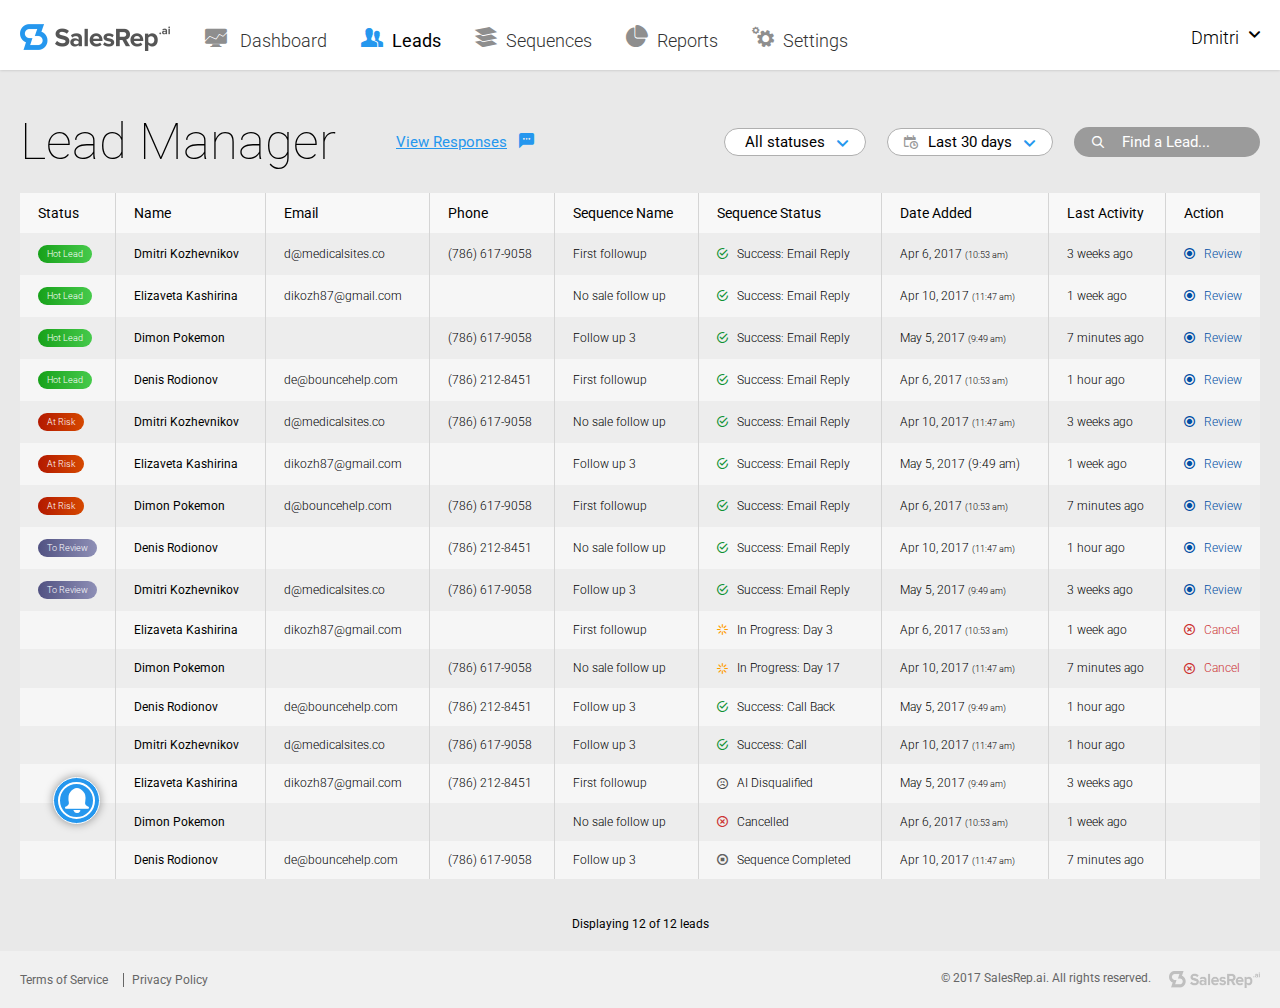
==== lead-manager-popup-Call back.html @ 7fd383c2 "f" ====
<!DOCTYPE html>
<html>
<head>
	<meta http-equiv="Content-Type" content="text/html; charset=utf-8"/>
	<title>SalesRep</title>
	<meta name="viewport" content="width=device-width, initial-scale=1, maximum-scale=1, minimum-scale=1"/>
	<link type="text/css" rel="stylesheet" href="css/main.css"/>
	<link href="https://fonts.googleapis.com/css?family=Roboto:100,100i,300,300i,400,400i,700,700i&amp;subset=latin-ext" rel="stylesheet">
	<script src="https://code.jquery.com/jquery-3.2.1.min.js"></script>
	<script type="text/javascript" src="js/main.js"></script>
</head>
<body>
<div class="page">
<header class="header">
	<div class="container">
		<strong class="logo">
			<a href="#"><img src="images/logo.png" alt="SalesRep"/></a>
		</strong>
		<nav class="navigation">
			<ul>
				<li><a href="#"><span class="icon-dashboard"></span> Dashboard</a></li>
				<li class="active"><a href="#"><span class="icon-leads"></span>Leads</a></li>
				<li><a href="#"><span class="icon-sequences"></span>Sequences</a></li>
				<li><a href="#"><span class="icon-reports"></span>Reports</a></li>
				<li><a href="#"><span class="icon-settings"></span>Settings</a></li>
			</ul>
		</nav>
		<div class="user-tools toggle-box">
			<div class="user-tools__name toggle-box__opener"><a href="#">Dmitri <span class="icon-arrow-drop"></span></a></div>
			<div class="tools-tooltip toggle-box__content">
				<ul class="tools-tooltip__list">
					<li><a href="#">User Settings</a></li>
					<li><a href="#">Sign Out</a></li>
				</ul>
			</div>
		</div>
		<div class="mobile-nav toggle-box">
			<a href="#" class="toggle-box__opener mobile-nav__opener"><span>Open/Close</span></a>
			<div class="toggle-box__content mobile-nav__content">
				<ul>
					<li><a href="#"><span class="icon-dashboard"></span> Dashboard</a></li>
					<li class="active"><a href="#"><span class="icon-leads"></span>Leads</a></li>
					<li><a href="#"><span class="icon-sequences"></span>Sequences</a></li>
					<li><a href="#"><span class="icon-reports"></span>Reports</a></li>
					<li><a href="#"><span class="icon-settings"></span>Settings</a></li>
				</ul>
			</div>
		</div>
	</div>
</header>
<div class="main">
	<div class="container">
		<div class="headline">
			<div class="headline__title">
				<h1>Lead Manager</h1>
				<a href="#modal1" class="view-link modal-opener">
					<span>View Responses</span>
					<em class="icon-responses"></em>
				</a>
			</div>
			<form action="#">
				<div class="select-field">
					<select>
						<option>All statuses</option>
						<option>Hot lead</option>
						<option>At risk</option>
					</select>
					<span class="select-field__opener"></span>
				</div>
				<div class="select-field select-field--icon">
					<em class="select-field__icon icon-calendar"></em>
					<select>
						<option>Last 30 days</option>
						<option>Last 60 days</option>
						<option>Last 90 days</option>
					</select>
					<span class="select-field__opener"></span>
				</div>
				<div class="headline-search">
					<input type="search" placeholder="Find a Lead...">
				</div>
			</form>
		</div>
		<table class="lead-table">
			<thead>
				<tr>
					<th>Status</th>
					<th>Name</th>
					<th>Email</th>
					<th>Phone</th>
					<th>Sequence Name</th>
					<th>Sequence Status</th>
					<th>Date Added</th>
					<th>Last Activity</th>
					<th>
						<div class="tooltip__frame">
							Action
							<div class="tooltip">
								<div class="tooltip__content">
									<h3>Last Activity</h3>
									<p>Stars are the way to mark leads. Therefore use them with caution</p>
								</div>
							</div>
						</div>

					</th>
				</tr>
			</thead>
			<tbody>
				<tr>
					<td>
						<span class="label label--green">Hot Lead</span>
					</td>
					<td>Dmitri Kozhevnikov</td>
					<td>d@medicalsites.co</td>
					<td>(786) 617-9058</td>
					<td>First followup</td>
					<td>
						<span class="icon-success"></span>
						Success: Email Reply
					</td>
					<td>Apr 6, 2017 <span class="time">(10:53 am)</span> </td>
					<td>3 weeks ago</td>
					<td>
						<span class="review"><span class="icon-review"></span> Review</span>
					</td>
				</tr>
				<tr>
					<td>
						<span class="label label--green">Hot Lead</span>
					</td>
					<td>Elizaveta Kashirina</td>
					<td>dikozh87@gmail.com</td>
					<td></td>
					<td>No sale follow up</td>
					<td>
						<span class="icon-success"></span>
						Success: Email Reply
					</td>
					<td>Apr 10, 2017 <span class="time">(11:47 am)</span> </td>
					<td>1 week ago</td>
					<td>
						<span class="review"><span class="icon-review"></span> Review</span>
					</td>
				</tr>
				<tr>
					<td>
						<span class="label label--green">Hot Lead</span>
					</td>
					<td>Dimon Pokemon</td>
					<td></td>
					<td>(786) 617-9058</td>
					<td>Follow up 3</td>
					<td>
						<span class="icon-success"></span>
						Success: Email Reply
					</td>
					<td>May 5, 2017 <span class="time">(9:49 am)</span> </td>
					<td>7 minutes ago</td>
					<td>
						<span class="review"><span class="icon-review"></span> Review</span>
					</td>
				</tr>
				<tr>
					<td>
						<span class="label label--green">Hot Lead</span>
					</td>
					<td>Denis Rodionov</td>
					<td>de@bouncehelp.com</td>
					<td>(786) 212-8451</td>
					<td>First followup</td>
					<td>
						<span class="icon-success"></span>
						Success: Email Reply
					</td>
					<td>Apr 6, 2017 <span class="time">(10:53 am)</span> </td>
					<td>1 hour ago</td>
					<td>
						<span class="review"><span class="icon-review"></span> Review</span>
					</td>
				</tr>
				<tr>
					<td>
						<span class="label label--red">At Risk</span>
					</td>
					<td>Dmitri Kozhevnikov</td>
					<td>d@medicalsites.co</td>
					<td>(786) 617-9058</td>
					<td>No sale follow up</td>
					<td>
						<span class="icon-success"></span>
						Success: Email Reply
					</td>
					<td>Apr 10, 2017 <span class="time">(11:47 am)</span> </td>
					<td>3 weeks ago</td>
					<td>
						<span class="review"><span class="icon-review"></span> Review</span>
					</td>
				</tr>
				<tr>
					<td>
						<span class="label label--red">At Risk</span>
					</td>
					<td>Elizaveta Kashirina</td>
					<td>dikozh87@gmail.com</td>
					<td></td>
					<td>Follow up 3</td>
					<td>
						<span class="icon-success"></span>
						Success: Email Reply
					</td>
					<td>May 5, 2017 (9:49 am)</td>
					<td>1 week ago</td>
					<td>
						<span class="review"><span class="icon-review"></span> Review</span>
					</td>
				</tr>
				<tr>
					<td>
						<span class="label label--red">At Risk</span>
					</td>
					<td>Dimon Pokemon</td>
					<td>d@bouncehelp.com</td>
					<td>(786) 617-9058</td>
					<td>First followup</td>
					<td>
						<span class="icon-success"></span>
						Success: Email Reply
					</td>
					<td>Apr 6, 2017 <span class="time">(10:53 am)</span> </td>
					<td>7 minutes ago</td>
					<td>
						<span class="review"><span class="icon-review"></span> Review</span>
					</td>
				</tr>
				<tr>
					<td>
						<span class="label label--violet">To Review</span>
					</td>
					<td>Denis Rodionov</td>
					<td></td>
					<td>(786) 212-8451</td>
					<td>No sale follow up</td>
					<td>
						<span class="icon-success"></span>
						Success: Email Reply
					</td>
					<td>Apr 10, 2017 <span class="time">(11:47 am)</span> </td>
					<td>1 hour ago</td>
					<td>
						<span class="review"><span class="icon-review"></span> Review</span>
					</td>
				</tr>
				<tr>
					<td>
						<span class="label label--violet">To Review</span>
					</td>
					<td>Dmitri Kozhevnikov</td>
					<td>d@medicalsites.co</td>
					<td>(786) 617-9058</td>
					<td>Follow up 3</td>
					<td>
						<span class="icon-success"></span>
						Success: Email Reply
					</td>
					<td>May 5, 2017 <span class="time">(9:49 am)</span> </td>
					<td>3 weeks ago</td>
					<td>
						<span class="review"><span class="icon-review"></span> Review</span>
					</td>
				</tr>
				<tr>
					<td></td>
					<td>Elizaveta Kashirina</td>
					<td>dikozh87@gmail.com</td>
					<td></td>
					<td>First followup</td>
					<td>
						<span class="icon-in-progress"></span>
						In Progress: Day 3
					</td>
					<td>Apr 6, 2017 <span class="time">(10:53 am)</span> </td>
					<td>1 week ago</td>
					<td>
						<span class="cancel"><span class="icon-fail"></span> Cancel</span>
					</td>
				</tr>
				<tr>
					<td></td>
					<td>Dimon Pokemon</td>
					<td></td>
					<td>(786) 617-9058</td>
					<td>No sale follow up</td>
					<td>
						<span class="icon-in-progress"></span>
						In Progress: Day 17
					</td>
					<td>Apr 10, 2017 <span class="time">(11:47 am)</span> </td>
					<td>7 minutes ago</td>
					<td>
						<span class="cancel"><span class="icon-fail"></span> Cancel</span>
					</td>
				</tr>
				<tr>
					<td></td>
					<td>Denis Rodionov</td>
					<td>de@bouncehelp.com</td>
					<td>(786) 212-8451</td>
					<td>Follow up 3</td>
					<td>
						<span class="icon-success"></span>
						Success: Call Back
					</td>
					<td>May 5, 2017 <span class="time">(9:49 am)</span> </td>
					<td>1 hour ago</td>
					<td></td>
				</tr>
				<tr>
					<td></td>
					<td>Dmitri Kozhevnikov</td>
					<td>d@medicalsites.co</td>
					<td>(786) 617-9058</td>
					<td>Follow up 3</td>
					<td>
						<span class="icon-success"></span>
						Success: Call
					</td>
					<td>Apr 10, 2017 <span class="time">(11:47 am)</span> </td>
					<td>1 hour ago</td>
					<td></td>
				</tr>
				<tr>
					<td></td>
					<td>Elizaveta Kashirina</td>
					<td>dikozh87@gmail.com</td>
					<td>(786) 212-8451</td>
					<td>First followup</td>
					<td>
						<span class="icon-sad"></span>
						AI Disqualified
					</td>
					<td>May 5, 2017 <span class="time">(9:49 am)</span> </td>
					<td>3 weeks ago</td>
					<td></td>
				</tr>
				<tr>
					<td></td>
					<td>Dimon Pokemon</td>
					<td></td>
					<td></td>
					<td>No sale follow up</td>
					<td>
						<span class="icon-fail"></span>
						Cancelled
					</td>
					<td>Apr 6, 2017 <span class="time">(10:53 am)</span> </td>
					<td>1 week ago</td>
					<td></td>
				</tr>
				<tr>
					<td></td>
					<td>Denis Rodionov</td>
					<td>de@bouncehelp.com</td>
					<td>(786) 617-9058</td>
					<td>Follow up 3</td>
					<td>
						<span class="icon-complete"></span>
						Sequence Completed
					</td>
					<td>Apr 10, 2017 <span class="time">(11:47 am)</span> </td>
					<td>7 minutes ago</td>
					<td></td>
				</tr>
			</tbody>
		</table>
		<p class="lead-table__pagination">Displaying 12 of 12 leads</p>
	</div>
</div>
<footer class="footer">
	<div class="container">
		<ul class="footer__nav">
			<li><a href="#">Terms of Service</a></li>
			<li><a href="#">Privacy Policy</a></li>
		</ul>
		<p class="footer__info">© 2017 SalesRep.ai.  All rights reserved. <a href="#" class="footer__logo"><img src="images/footer-logo.png" alt="SalesRep"/></a></p>
	</div>
</footer>
<a href="#" class="help"><span>Call for help</span></a>
</div>
<div class="modal" id="modal1">
	<span class="modal__overlay"></span>
	<div class="modal__box">
		<a href="#" class="modal__close modal-close"><span class="icon-close"></span></a>
		<div class="modal__header">
			<div class="modal__header-wrap">
				<h2><span>History:</span> Dmitri Kozhevnikov</h2>
				<ul class="modal__nav">
					<li><a href="#">Lead Page</a></li>
					<li><a href="#details" class="details-opener">Lead Details</a></li>
				</ul>
			</div>
			<div class="details" id="details">
				<div class="details__wrap">
					<a href="#" class="details__close"><span class="icon-close"></span></a>
					<div class="details__col">
						<dl>
							<dt>Name</dt>
							<dd>Dimon Pokemon</dd>
							<dt>Email</dt>
							<dd>d@bouncehelp.com</dd>
							<dt>Phone</dt>
							<dd>7866179058</dd>
							<dt>Sequence</dt>
							<dd>Follow up 3</dd>
						</dl>
					</div>
					<div class="details__col">
						<dl>
							<dt>Lead ID</dt>
							<dd>40810397</dd>
							<dt>Date Added</dt>
							<dd>May 5, 2017 09:49:39</dd>
							<dt>Sales Rep</dt>
							<dd>Dmitri Kozhevnikov</dd>
						</dl>
					</div>
				</div>
			</div>
		</div>
		<div class="modal__body">
			<div class="modal__headline">
				<h3><span class="icon-sequences"></span>sequence started:  Follow up 2 </h3>
				<p class="date">MAY 5, 2017  9:41 am</p>
			</div>
			<div class="modal__content">
				<div class="dialog">
					<div class="dialog__title">
						<h3>Day 1</h3>
						<span class="dialog__day">May 5, 2017</span>
					</div>
					<div class="dialog__row">
						<div class="dialog__symbol">
							<div class="dialog__icon dialog__icon-call"></div>
							<span class="dialog__rec"></span>
						</div>
						<div class="dialog__summary">
							<span>Called: no aswer - Left a Voicemail</span>
							<span class="dialog__day">May 5, 9:41 am EST</span>
						</div>
					</div>
					<div class="dialog__row dialog--new">
						<div class="dialog__symbol">
							<div class="dialog__icon dialog__icon-email"></div>
						</div>
						<div class="dialog__summary">
							<span>Email Sent</span>
							<span class="dialog__day">May 5, 11:11 am EST</span>
						</div>
					</div>
					<div class="dialog__row dialog--new">
						<div class="dialog__symbol">
							<div class="dialog__icon dialog__icon-sms"></div>
						</div>
						<div class="dialog__summary">
							<span>SMS Sent</span>
							<span class="dialog__day">May 5, 2:41 pm EST</span>
						</div>
					</div>
					<div class="dialog__row">
						<div class="dialog__symbol">
							<div class="dialog__icon dialog__icon-call"></div>
						</div>
						<div class="dialog__summary">
							<span>Called: no aswer </span>
							<span class="dialog__day">May 5, 9:41 am EST</span>
						</div>
					</div>
					<div class="dialog__title">
						<h3>Day 2</h3>
						<span class="dialog__day">May 6, 2017</span>
					</div>
					<div class="dialog__row">
						<div class="dialog__symbol">
							<div class="dialog__icon dialog__icon-call"></div>
							<span class="dialog__rec"></span>
						</div>
						<div class="dialog__summary">
							<span>Called: no aswer - Left a Voicemail</span>
							<span class="dialog__day">May 5, 9:41 am EST</span>
						</div>
					</div>
					<div class="dialog__row dialog--new">
						<div class="dialog__symbol">
							<div class="dialog__icon dialog__icon-email"></div>
						</div>
						<div class="dialog__summary">
							<span>Email Sent</span>
							<span class="dialog__day">May 5, 11:11 am EST</span>
						</div>
					</div>
					<div class="dialog__row dialog--answer dialog--info">
						<div class="dialog__symbol">
							<div class="dialog__icon dialog__icon-call"></div>
						</div>
						<div class="dialog__summary">
							<span><strong>Customer Called back</strong> - 1 min 23 sec - <a href="#">play</a></span>
							<span class="dialog__day">May 5, 11:11 am EST</span>
						</div>
					</div>
				</div>
			</div>
		</div>
		<div class="modal__footer">
			<p class="modal__status">
				<span class="icon-success success"></span>
				<strong>Success:</strong>
				Customer Called back
			</p>
			<a href="#" class="modal__footer-close modal-close">Close</a>
		</div>
	</div>
</div>
</body>
</html>
---- css/main.css ----
@-webkit-keyframes dropTooltip {
  0% {
    -webkit-transform: translateY(-10px);
            transform: translateY(-10px);
    opacity: 0; }
  100% {
    -webkit-transform: translateY(0);
            transform: translateY(0);
    opacity: 1; } }

@keyframes dropTooltip {
  0% {
    -webkit-transform: translateY(-10px);
            transform: translateY(-10px);
    opacity: 0; }
  100% {
    -webkit-transform: translateY(0);
            transform: translateY(0);
    opacity: 1; } }

@-webkit-keyframes help {
  25% {
    -webkit-transform: rotate(10deg) scale(1.1);
            transform: rotate(10deg) scale(1.1); }
  50% {
    -webkit-transform: scale(0.9);
            transform: scale(0.9); }
  75% {
    -webkit-transform: rotate(-10deg) scale(1.1);
            transform: rotate(-10deg) scale(1.1); }
  100% {
    -webkit-transform: scale(0.9);
            transform: scale(0.9); } }

@keyframes help {
  25% {
    -webkit-transform: rotate(10deg) scale(1.1);
            transform: rotate(10deg) scale(1.1); }
  50% {
    -webkit-transform: scale(0.9);
            transform: scale(0.9); }
  75% {
    -webkit-transform: rotate(-10deg) scale(1.1);
            transform: rotate(-10deg) scale(1.1); }
  100% {
    -webkit-transform: scale(0.9);
            transform: scale(0.9); } }

body {
  margin: 0;
  color: #000;
  font: 12px Roboto, sans-serif;
  background: #e9e9e9; }

img {
  border-style: none; }

a {
  color: #2597ee; }

input,
textarea,
select {
  font: 100% Roboto, sans-serif; }

form,
fieldset {
  margin: 0;
  padding: 0;
  border-style: none; }

table {
  border-collapse: collapse;
  border-spacing: 0; }

p {
  margin: 0 0 0.5em; }

@font-face {
  font-family: "icons";
  src: url("../fonts/icons.eot");
  src: url("../fonts/icons.eot?#iefix") format("eot"), url("../fonts/icons.woff") format("woff"), url("../fonts/icons.ttf") format("truetype"), url("../fonts/icons.svg#icons") format("svg"); }

[class^="icon-"],
[class*=" icon-"], .select-field__opener, .headline-search, .help span, .dialog__icon, .dialog__rec {
  line-height: 1; }
  [class^="icon-"]:before,
  [class*=" icon-"]:before, .select-field__opener:before, .headline-search:before, .help span:before, .dialog__icon:before, .dialog__rec:before {
    font-family: "icons";
    -webkit-font-smoothing: antialiased;
    -moz-osx-font-smoothing: grayscale;
    font-style: normal;
    font-variant: normal;
    font-weight: normal;
    text-decoration: none;
    text-transform: none; }

@font-face {
  font-family: "icons";
  src: url("../fonts/icons.eot");
  src: url("../fonts/icons.eot?#iefix") format("eot"), url("../fonts/icons.woff") format("woff"), url("../fonts/icons.ttf") format("truetype"), url("../fonts/icons.svg#icons") format("svg"); }

.icon-arrow-drop:before, .select-field__opener:before {
  content: '\E001'; }

.icon-calendar:before {
  content: '\E002'; }

.icon-call:before, .help span:before {
  content: '\E003'; }

.icon-close:before {
  content: '\E004'; }

.icon-complete:before {
  content: '\E005'; }

.icon-dashboard:before {
  content: '\E006'; }

.icon-envelope:before, .dialog__icon-email:before {
  content: '\E007'; }

.icon-fail:before {
  content: '\E008'; }

.icon-in-progress:before {
  content: '\E009'; }

.icon-leads:before {
  content: '\E00A'; }

.icon-phone:before, .dialog__icon-call:before {
  content: '\E00B'; }

.icon-record:before, .dialog__rec:before {
  content: '\E00C'; }

.icon-reports:before {
  content: '\E00D'; }

.icon-responses:before {
  content: '\E00E'; }

.icon-review:before {
  content: '\E00F'; }

.icon-sad:before {
  content: '\E010'; }

.icon-search:before, .headline-search:before {
  content: '\E011'; }

.icon-sequences:before {
  content: '\E012'; }

.icon-settings:before {
  content: '\E013'; }

.icon-sms:before, .dialog__icon-sms:before {
  content: '\E014'; }

.icon-success:before {
  content: '\E015'; }

.rel {
  position: relative; }

html {
  height: 100%; }

body {
  display: -webkit-box;
  display: -ms-flexbox;
  display: flex;
  min-height: 100%;
  width: 100%; }

.page {
  display: -webkit-box;
  display: -ms-flexbox;
  display: flex;
  -webkit-box-orient: vertical;
  -webkit-box-direction: normal;
      -ms-flex-direction: column;
          flex-direction: column;
  -webkit-box-pack: justify;
      -ms-flex-pack: justify;
          justify-content: space-between;
  height: 100%;
  width: 100%; }
  .page.blured {
    -webkit-filter: blur(5px);
            filter: blur(5px); }

.main {
  -webkit-box-flex: 1;
      -ms-flex: 1 0 auto;
          flex: 1 0 auto;
  padding: 20px 0; }

.container {
  margin: 0 auto;
  max-width: 1366px;
  padding: 0 20px;
  -webkit-box-sizing: border-box;
          box-sizing: border-box; }

.header {
  background: #fff;
  -webkit-box-shadow: 0 0 3px rgba(0, 0, 0, 0.2);
          box-shadow: 0 0 3px rgba(0, 0, 0, 0.2);
  padding: 24px 0 19px;
  position: relative; }
  .header .container {
    display: -webkit-box;
    display: -ms-flexbox;
    display: flex;
    width: 100%;
    -webkit-box-pack: justify;
        -ms-flex-pack: justify;
            justify-content: space-between;
    -webkit-box-align: center;
        -ms-flex-align: center;
            align-items: center; }

@media (max-width: 1023px) {
  .logo {
    -webkit-box-flex: 1;
        -ms-flex: 1 0 auto;
            flex: 1 0 auto; } }

.logo img {
  display: block;
  width: 150px; }

.navigation {
  -webkit-box-flex: 1;
      -ms-flex: 1 0 auto;
          flex: 1 0 auto;
  margin: 0 35px;
  font-size: 18px; }
  @media (max-width: 1023px) {
    .navigation {
      display: none; } }
  .navigation ul {
    list-style: none;
    padding: 0;
    margin: 0;
    font-weight: 300; }
  .navigation li {
    display: inline-block;
    margin-left: 30px; }
    .navigation li:first-child {
      margin-left: 0; }
    .navigation li:hover a {
      color: #000; }
    .navigation li:hover span {
      color: #2597ee; }
  .navigation a {
    color: #333;
    text-decoration: none; }
  .navigation span {
    color: #8e8e8e;
    margin-right: 9px;
    font-size: 22px;
    display: inline-block;
    vertical-align: bottom; }
  .navigation .active {
    font-weight: normal; }
    .navigation .active a {
      color: #000; }
    .navigation .active span {
      color: #2597ee; }

.user-tools {
  position: relative; }
  .user-tools__name {
    font-size: 18px;
    font-weight: 300; }
    .user-tools__name a {
      color: inherit;
      text-decoration: none; }
    .user-tools__name span {
      margin-left: 6px;
      font-size: 11px;
      vertical-align: top; }

.tools-tooltip {
  position: absolute;
  top: 100%;
  right: 0;
  z-index: 50;
  border-radius: 4px;
  -webkit-box-shadow: 0 0 3px rgba(0, 0, 0, 0.2);
          box-shadow: 0 0 3px rgba(0, 0, 0, 0.2);
  margin-top: 16px;
  font-size: 15px;
  font-weight: 300;
  width: 128px;
  display: none;
  -webkit-animation: 0.1s ease-out dropTooltip;
          animation: 0.1s ease-out dropTooltip; }
  .tools-tooltip:after, .tools-tooltip:before {
    content: '';
    position: absolute;
    bottom: 100%;
    right: 36px;
    width: 12px;
    height: 12px;
    -webkit-transform: rotate(45deg);
            transform: rotate(45deg);
    background: #fff;
    margin-bottom: -6px; }
  .tools-tooltip:before {
    -webkit-box-shadow: 0 0 3px rgba(0, 0, 0, 0.2);
            box-shadow: 0 0 3px rgba(0, 0, 0, 0.2); }
  .tools-tooltip__list {
    list-style: none;
    background: #fff;
    position: relative;
    padding: 7px 0;
    margin: 0;
    border-radius: 4px; }
    .tools-tooltip__list a {
      display: block;
      padding: 5px 12px;
      color: #000;
      text-decoration: none; }
      .tools-tooltip__list a:hover {
        background: #e9f4fd; }

.mobile-nav {
  display: none;
  font-size: 22px;
  margin-left: 20px;
  font-weight: 300; }
  @media (max-width: 1023px) {
    .mobile-nav {
      display: block; } }
  .mobile-nav__content {
    position: absolute;
    z-index: 100;
    left: 0;
    right: 0;
    top: 0;
    height: 100vh;
    background: #fff;
    -webkit-box-sizing: border-box;
            box-sizing: border-box;
    padding: 20px;
    display: none;
    -webkit-animation: 0.1s ease-out dropTooltip;
            animation: 0.1s ease-out dropTooltip; }
  .mobile-nav ul {
    list-style: none;
    padding: 40px 0 0;
    margin: 0; }
  .mobile-nav li {
    margin-bottom: 15px; }
    .mobile-nav li a {
      display: block;
      text-decoration: none;
      color: #666;
      padding: 10px 0; }
    .mobile-nav li span {
      font-size: 32px;
      margin-right: 15px;
      vertical-align: bottom;
      display: inline-block;
      color: #2597ee; }
  .mobile-nav .active {
    font-weight: normal; }
    .mobile-nav .active a {
      color: #000; }
  .mobile-nav__opener {
    width: 35px;
    display: block;
    position: relative;
    z-index: 101; }
    .mobile-nav__opener:before, .mobile-nav__opener:after,
    .mobile-nav__opener span {
      display: block;
      font-size: 0;
      height: 3px;
      background: #666;
      margin-bottom: 7px;
      width: 100%; }
    .mobile-nav__opener:before, .mobile-nav__opener:after {
      content: ''; }
    .mobile-nav__opener:after {
      margin-bottom: 0; }

.headline {
  padding: 22px 0;
  display: -webkit-box;
  display: -ms-flexbox;
  display: flex;
  -webkit-box-pack: justify;
      -ms-flex-pack: justify;
          justify-content: space-between;
  -webkit-box-align: center;
      -ms-flex-align: center;
          align-items: center; }
  @media (max-width: 1219px) {
    .headline {
      display: block; } }
  .headline__title {
    display: -webkit-box;
    display: -ms-flexbox;
    display: flex;
    -webkit-box-pack: justify;
        -ms-flex-pack: justify;
            justify-content: space-between;
    -webkit-box-align: center;
        -ms-flex-align: center;
            align-items: center; }
    @media (max-width: 1219px) {
      .headline__title {
        margin-bottom: 20px; } }
    @media (max-width: 767px) {
      .headline__title {
        display: block; } }
  .headline h1 {
    margin: 0 60px 0 0;
    font-size: 51px;
    font-weight: 100; }
    @media (max-width: 1219px) {
      .headline h1 {
        margin: 0; } }
    @media (max-width: 767px) {
      .headline h1 {
        margin-bottom: 20px;
        font-size: 40px; } }
  .headline .view-link {
    font-size: 15px;
    text-decoration: none; }
    .headline .view-link span {
      text-decoration: underline; }
    .headline .view-link em {
      margin-left: 8px;
      vertical-align: bottom;
      display: inline-block; }
    .headline .view-link:hover span {
      text-decoration: none; }
  .headline form {
    -webkit-box-flex: 1;
        -ms-flex: 1 0 auto;
            flex: 1 0 auto;
    text-align: right; }
    @media (max-width: 1219px) {
      .headline form {
        text-align: left;
        display: -webkit-box;
        display: -ms-flexbox;
        display: flex;
        -webkit-box-pack: justify;
            -ms-flex-pack: justify;
                justify-content: space-between; } }
    @media (max-width: 767px) {
      .headline form {
        display: block; } }

.select-field {
  margin-left: 18px;
  background: #fff;
  border: 1px solid #afafaf;
  border-radius: 18px;
  display: inline-block;
  position: relative; }
  @media (max-width: 1219px) {
    .select-field {
      -webkit-box-flex: 1;
          -ms-flex: 1 0 auto;
              flex: 1 0 auto;
      margin-left: 0;
      margin-right: 20px; } }
  @media (max-width: 767px) {
    .select-field {
      margin-right: 0;
      margin-bottom: 20px;
      display: block;
      border-radius: 22px; } }
  .select-field select {
    height: 26px;
    line-height: 26px;
    font-size: 15px;
    background: none;
    border: none;
    outline: none;
    -webkit-appearance: none;
       -moz-appearance: none;
            appearance: none;
    padding: 0 40px 0 20px; }
    @media (max-width: 1219px) {
      .select-field select {
        width: 100%; } }
    @media (max-width: 767px) {
      .select-field select {
        height: 34px; } }
  .select-field--icon select {
    padding-left: 40px; }
  .select-field__icon, .select-field__opener {
    position: absolute;
    bottom: 1px;
    top: 1px;
    width: 20px;
    background: #fff;
    display: -webkit-box;
    display: -ms-flexbox;
    display: flex;
    -webkit-box-pack: center;
        -ms-flex-pack: center;
            justify-content: center;
    -webkit-box-align: center;
        -ms-flex-align: center;
            align-items: center;
    border-radius: 50%; }
  .select-field__opener {
    right: 1px;
    padding-right: 12px;
    color: #2597ee; }
    .select-field__opener:before {
      font-size: 11px; }
  .select-field__icon {
    left: 1px;
    padding-left: 12px;
    color: #999;
    text-align: center; }
    .select-field__icon:before {
      font-size: 14px; }

.headline-search {
  display: inline-block;
  position: relative;
  margin-left: 18px;
  background: #9b9b9b;
  border-radius: 15px;
  padding: 0 10px;
  color: #fff; }
  @media (max-width: 1219px) {
    .headline-search {
      -webkit-box-flex: 1;
          -ms-flex: 1 0 auto;
              flex: 1 0 auto;
      margin-left: 0; } }
  @media (max-width: 767px) {
    .headline-search {
      display: block; } }
  .headline-search:before {
    position: absolute;
    top: 0;
    bottom: 0;
    left: 14px;
    width: 20px;
    text-align: center;
    line-height: 30px; }
  .headline-search input {
    border: none;
    background: none;
    font-size: 15px;
    line-height: 30px;
    padding: 0 0 0 38px;
    width: 166px;
    outline: none;
    color: #fff; }
    @media (max-width: 1219px) {
      .headline-search input {
        width: 100%; } }
    @media (max-width: 767px) {
      .headline-search input {
        line-height: 34px; } }
    .headline-search input::-webkit-input-placeholder {
      color: #fff; }
    .headline-search input:-ms-input-placeholder {
      color: #fff; }
    .headline-search input::placeholder {
      color: #fff; }

.footer {
  background: #f0f0f0;
  padding: 20px 0;
  color: #666;
  font-size: 12px; }
  .footer .container {
    display: -webkit-box;
    display: -ms-flexbox;
    display: flex;
    -webkit-box-align: center;
        -ms-flex-align: center;
            align-items: center;
    -webkit-box-pack: justify;
        -ms-flex-pack: justify;
            justify-content: space-between;
    width: 100%; }
    @media (max-width: 767px) {
      .footer .container {
        display: block; } }
  .footer__nav {
    list-style: none;
    padding: 0;
    margin: 0; }
    @media (max-width: 767px) {
      .footer__nav {
        margin-bottom: 20px; } }
    .footer__nav li {
      display: inline-block;
      margin: 0 6px; }
      .footer__nav li:before {
        content: '';
        width: 1px;
        height: 14px;
        display: inline-block;
        background: #666;
        margin-right: 8px;
        vertical-align: bottom; }
      .footer__nav li:first-child {
        margin-left: 0; }
        .footer__nav li:first-child:before {
          display: none; }
    .footer__nav a {
      color: #666;
      text-decoration: none; }
      .footer__nav a:hover {
        color: #2597ee; }
  .footer__info {
    margin: 0; }
  .footer__logo {
    vertical-align: middle;
    display: inline-block;
    margin-left: 15px; }
    .footer__logo img {
      display: block;
      width: 91px; }

.help {
  position: fixed;
  left: 53px;
  bottom: 76px;
  background: #2597ee;
  border-radius: 50%;
  padding: 4px;
  border: 1px solid #fff;
  -webkit-box-shadow: 0 0 10px rgba(0, 0, 0, 0.4);
          box-shadow: 0 0 10px rgba(0, 0, 0, 0.4);
  text-decoration: none;
  color: #fff; }
  .help span {
    display: block;
    width: 25px;
    height: 25px;
    text-align: center;
    padding: 4px;
    border: 2px solid #fff;
    border-radius: 50%;
    font-size: 0; }
    .help span:before {
      font-size: 25px; }
  .help:hover {
    -webkit-animation: help 3s infinite;
            animation: help 3s infinite; }

.tooltip {
  position: absolute;
  bottom: 100%;
  right: -30px;
  width: 194px;
  z-index: 50;
  border-radius: 4px;
  -webkit-box-shadow: 0 0 3px rgba(0, 0, 0, 0.2);
          box-shadow: 0 0 3px rgba(0, 0, 0, 0.2);
  font-weight: 300;
  color: #333;
  font-size: 12px;
  display: none;
  -webkit-animation: 0.1s ease-out dropTooltip;
          animation: 0.1s ease-out dropTooltip; }
  .tooltip:after, .tooltip:before {
    content: '';
    position: absolute;
    top: 100%;
    left: 50%;
    width: 12px;
    height: 12px;
    -webkit-transform: rotate(45deg);
            transform: rotate(45deg);
    background: #fff;
    margin: -6px 0 0 -6px; }
  .tooltip:before {
    -webkit-box-shadow: 0 0 3px rgba(0, 0, 0, 0.2);
            box-shadow: 0 0 3px rgba(0, 0, 0, 0.2); }
  .tooltip__content {
    background: #fff;
    border-radius: 4px;
    padding: 20px;
    position: relative; }
  .tooltip h3 {
    font-size: 15px;
    margin: 0 0 0.5em;
    font-weight: 300; }
  .tooltip p {
    margin: 0 0 0.5em; }
  .tooltip__frame {
    position: relative; }
    .tooltip__frame:hover .tooltip {
      display: block; }

.modal {
  position: fixed;
  top: 0;
  left: 0;
  right: 0;
  bottom: 0;
  z-index: 150;
  -webkit-box-pack: center;
      -ms-flex-pack: center;
          justify-content: center;
  -webkit-box-align: center;
      -ms-flex-align: center;
          align-items: center;
  color: #333;
  font-weight: 300;
  display: none; }
  .modal.open {
    display: -webkit-box;
    display: -ms-flexbox;
    display: flex; }
  .modal__overlay {
    position: absolute;
    top: 0;
    left: 0;
    right: 0;
    bottom: 0;
    background: rgba(0, 0, 0, 0.2); }
  .modal__box {
    position: relative;
    width: 700px;
    background: #e9e9e9;
    -webkit-box-shadow: 0 0 3px rgba(0, 0, 0, 0.2);
            box-shadow: 0 0 3px rgba(0, 0, 0, 0.2);
    border-radius: 4px;
    max-height: 616px;
    display: -webkit-box;
    display: -ms-flexbox;
    display: flex;
    -webkit-box-orient: vertical;
    -webkit-box-direction: normal;
        -ms-flex-direction: column;
            flex-direction: column; }
    @media (max-width: 767px) {
      .modal__box {
        width: auto; } }
  .modal__close {
    position: absolute;
    top: 11px;
    right: 11px;
    color: #b2b2b2;
    text-decoration: none;
    z-index: 2;
    font-size: 12px; }
  .modal__header {
    background: #fff;
    -webkit-box-shadow: 0 0 3px rgba(0, 0, 0, 0.2);
            box-shadow: 0 0 3px rgba(0, 0, 0, 0.2);
    border-radius: 4px 4px 0 0;
    position: relative; }
  .modal__header-wrap {
    display: -webkit-box;
    display: -ms-flexbox;
    display: flex;
    -webkit-box-sizing: border-box;
            box-sizing: border-box;
    -webkit-box-pack: justify;
        -ms-flex-pack: justify;
            justify-content: space-between;
    -webkit-box-align: end;
        -ms-flex-align: end;
            align-items: flex-end;
    width: 100%;
    padding: 30px 50px 22px; }
    @media (max-width: 767px) {
      .modal__header-wrap {
        display: block; } }
  .modal h2 {
    font-weight: 100;
    font-size: 24px;
    margin: 0; }
    @media (max-width: 767px) {
      .modal h2 {
        margin-bottom: 20px; } }
    .modal h2 span {
      font-weight: 300;
      font-size: 30px; }
  .modal__nav {
    list-style: none;
    padding: 0;
    margin: 0 0 10px;
    font-size: 15px; }
    .modal__nav li {
      display: inline-block;
      margin-left: 25px; }
      @media (max-width: 767px) {
        .modal__nav li:first-child {
          margin-left: 0; } }
    .modal__nav a {
      text-decoration: none;
      border-bottom: 1px dashed #2597ee; }
  .modal__footer {
    background: #d3d3d3;
    border-top: 1px solid #b4b4b4;
    border-radius: 0 0 4px 4px;
    display: -webkit-box;
    display: -ms-flexbox;
    display: flex;
    -webkit-box-sizing: border-box;
            box-sizing: border-box;
    -webkit-box-pack: justify;
        -ms-flex-pack: justify;
            justify-content: space-between;
    -webkit-box-align: center;
        -ms-flex-align: center;
            align-items: center;
    width: 100%;
    padding: 20px 50px;
    font-size: 26px; }
    @media (max-width: 767px) {
      .modal__footer {
        display: block;
        text-align: center; } }
  .modal__status {
    font-size: 13px;
    margin: 0; }
    @media (max-width: 767px) {
      .modal__status {
        margin-bottom: 20px; } }
    .modal__status span {
      color: #7f7f7f;
      display: inline-block;
      vertical-align: middle;
      margin-right: 7px;
      font-size: 18px; }
      .modal__status span.success {
        color: #0e9133; }
    .modal__status strong {
      color: #000; }
  .modal__footer-close {
    font-size: 24px;
    text-decoration: none; }
    .modal__footer-close:hover {
      text-decoration: underline; }
  .modal__body {
    padding: 25px 50px;
    display: -webkit-box;
    display: -ms-flexbox;
    display: flex;
    -webkit-box-orient: vertical;
    -webkit-box-direction: normal;
        -ms-flex-direction: column;
            flex-direction: column; }
  .modal__headline {
    border-bottom: 1px solid #a3a3a3;
    padding-bottom: 18px;
    display: -webkit-box;
    display: -ms-flexbox;
    display: flex;
    width: 100%;
    -webkit-box-pack: justify;
        -ms-flex-pack: justify;
            justify-content: space-between; }
    .modal__headline h3 {
      margin: 0;
      text-transform: uppercase;
      font-size: 13px;
      font-weight: 300; }
      .modal__headline h3 span {
        display: inline-block;
        vertical-align: middle;
        margin-right: 27px;
        font-size: 18px; }
    .modal__headline .date {
      font-weight: bold;
      color: #999;
      font-size: 9px; }
  .modal__content {
    overflow-y: auto;
    overflow-x: hidden; }

*::-webkit-scrollbar {
  width: 8px; }

*::-webkit-scrollbar-thumb {
  border-radius: 4px;
  width: 8px;
  background-color: #666; }

/*
width: 8px;
background-color: #666;*/
.lead-table {
  width: 100%;
  background: #ededed; }
  .lead-table thead {
    background: #f8f8f8; }
  .lead-table th,
  .lead-table td {
    padding: 12px 5px 12px 18px;
    border: none; }
    .lead-table th:not(:first-child),
    .lead-table td:not(:first-child) {
      border-left: 1px solid #d5d5d5; }
  .lead-table th {
    text-align: left;
    font-size: 14px;
    font-weight: normal; }
  .lead-table td {
    font-weight: 300; }
    .lead-table td:nth-child(2) {
      font-weight: normal; }
  .lead-table tr:nth-child(2n) td {
    background: #f6f6f6; }
  .lead-table tr:hover td {
    background: #f0f7fd; }
  .lead-table .label {
    display: inline-block;
    padding: 0 9px;
    color: #fff;
    border-radius: 9px;
    font-size: 9px;
    line-height: 18px;
    white-space: nowrap; }
    .lead-table .label--green {
      background: -webkit-gradient(linear, left top, right top, from(#17a11a), to(#46ca4b));
      background: linear-gradient(to right, #17a11a 0%, #46ca4b 100%); }
    .lead-table .label--red {
      background: -webkit-gradient(linear, left top, right top, from(#b31900), to(#d54800));
      background: linear-gradient(to right, #b31900 0%, #d54800 100%); }
    .lead-table .label--violet {
      background: -webkit-gradient(linear, left top, right top, from(#515282), to(#8e8fb6));
      background: linear-gradient(to right, #515282 0%, #8e8fb6 100%); }
  .lead-table .time {
    font-size: 9px; }
  .lead-table .review {
    color: #004ea4; }
  .lead-table .cancel {
    color: #c33; }
  .lead-table [class^="icon-"] {
    font-size: 11px;
    margin-right: 6px;
    vertical-align: middle; }
  .lead-table .icon-success {
    color: #0e9133; }
  .lead-table .icon-in-progress {
    color: #ff9c00; }
  .lead-table .icon-sad {
    color: #494949; }
  .lead-table .icon-fail {
    color: #c33; }
  .lead-table .icon-complete {
    color: #626262; }
  .lead-table .icon-review {
    color: #004ea4; }
  .lead-table__pagination {
    text-align: center;
    font-size: 12px;
    margin: 38px 0 0; }

.dialog {
  display: -webkit-box;
  display: -ms-flexbox;
  display: flex;
  width: 100%;
  -webkit-box-orient: vertical;
  -webkit-box-direction: normal;
      -ms-flex-direction: column;
          flex-direction: column; }
  .dialog__title {
    margin: 20px 0 15px; }
    .dialog__title h3 {
      display: inline-block;
      margin: 0 6px 0 0;
      font-size: 13px;
      font-weight: bold;
      text-transform: uppercase; }
  .dialog__day {
    font-weight: bold;
    color: #999;
    font-size: 9px;
    text-transform: uppercase; }
  .dialog__row {
    display: -webkit-box;
    display: -ms-flexbox;
    display: flex;
    width: 70%;
    margin: 7px 0;
    -webkit-box-align: center;
        -ms-flex-align: center;
            align-items: center;
    -webkit-box-pack: justify;
        -ms-flex-pack: justify;
            justify-content: space-between; }
  .dialog__symbol {
    display: block;
    margin-right: 10px;
    position: relative; }
  .dialog__icon {
    border-radius: 50%;
    color: #fff;
    text-align: center;
    line-height: 25px;
    width: 26px;
    height: 26px;
    display: block; }
  .dialog__icon-call {
    background: #0e9133; }
  .dialog__icon-email {
    background: #2597ee; }
  .dialog__icon-sms {
    background: #e7682a; }
  .dialog__rec {
    position: absolute;
    top: -5px;
    right: -5px;
    font-size: 11px;
    line-height: 7px;
    color: #ff4800;
    padding: 1px;
    background: #fff;
    border-radius: 2px; }
  .dialog__summary {
    padding: 5px 13px;
    display: -webkit-box;
    display: -ms-flexbox;
    display: flex;
    -webkit-box-pack: justify;
        -ms-flex-pack: justify;
            justify-content: space-between;
    -webkit-box-align: center;
        -ms-flex-align: center;
            align-items: center;
    width: 100%;
    font-size: 13px;
    font-weight: 300; }
    .dialog__summary a {
      text-decoration: none; }
      .dialog__summary a:hover {
        text-decoration: underline; }
  .dialog--new .dialog__summary {
    background: #f6f6f6;
    border-radius: 4px; }
  .dialog--answer {
    -webkit-box-orient: horizontal;
    -webkit-box-direction: reverse;
        -ms-flex-direction: row-reverse;
            flex-direction: row-reverse;
    -ms-flex-item-align: end;
        align-self: flex-end; }
    .dialog--answer .dialog__symbol {
      margin-right: 0;
      margin-left: 10px; }
  .dialog--info {
    margin: 44px 0;
    width: 75%; }
    .dialog--info .dialog__summary {
      background: #effafe;
      border-radius: 4px;
      padding-top: 18px;
      padding-bottom: 18px; }

.details {
  background: #f6f6f6;
  position: relative; }
  .details__wrap {
    display: -webkit-box;
    display: -ms-flexbox;
    display: flex;
    padding: 26px 50px;
    -webkit-box-sizing: border-box;
            box-sizing: border-box;
    width: 100%;
    -webkit-box-pack: justify;
        -ms-flex-pack: justify;
            justify-content: space-between; }
    @media (max-width: 767px) {
      .details__wrap {
        display: block; } }
  .details__close {
    position: absolute;
    top: 18px;
    right: 14px;
    color: #c5c5c5;
    font-size: 8px;
    text-decoration: none; }
  .details__col {
    -webkit-box-flex: 1;
        -ms-flex: 1;
            flex: 1;
    margin-right: 40px; }
  .details dl {
    margin: 0;
    font-size: 13px;
    display: -webkit-box;
    display: -ms-flexbox;
    display: flex;
    -ms-flex-wrap: wrap;
        flex-wrap: wrap;
    -webkit-box-align: start;
        -ms-flex-align: start;
            align-items: flex-start; }
  .details dt {
    padding-bottom: 8px;
    width: 40%;
    font-weight: normal; }
  .details dd {
    margin: 0;
    width: 60%;
    padding-bottom: 8px;
    padding-top: 2px; }
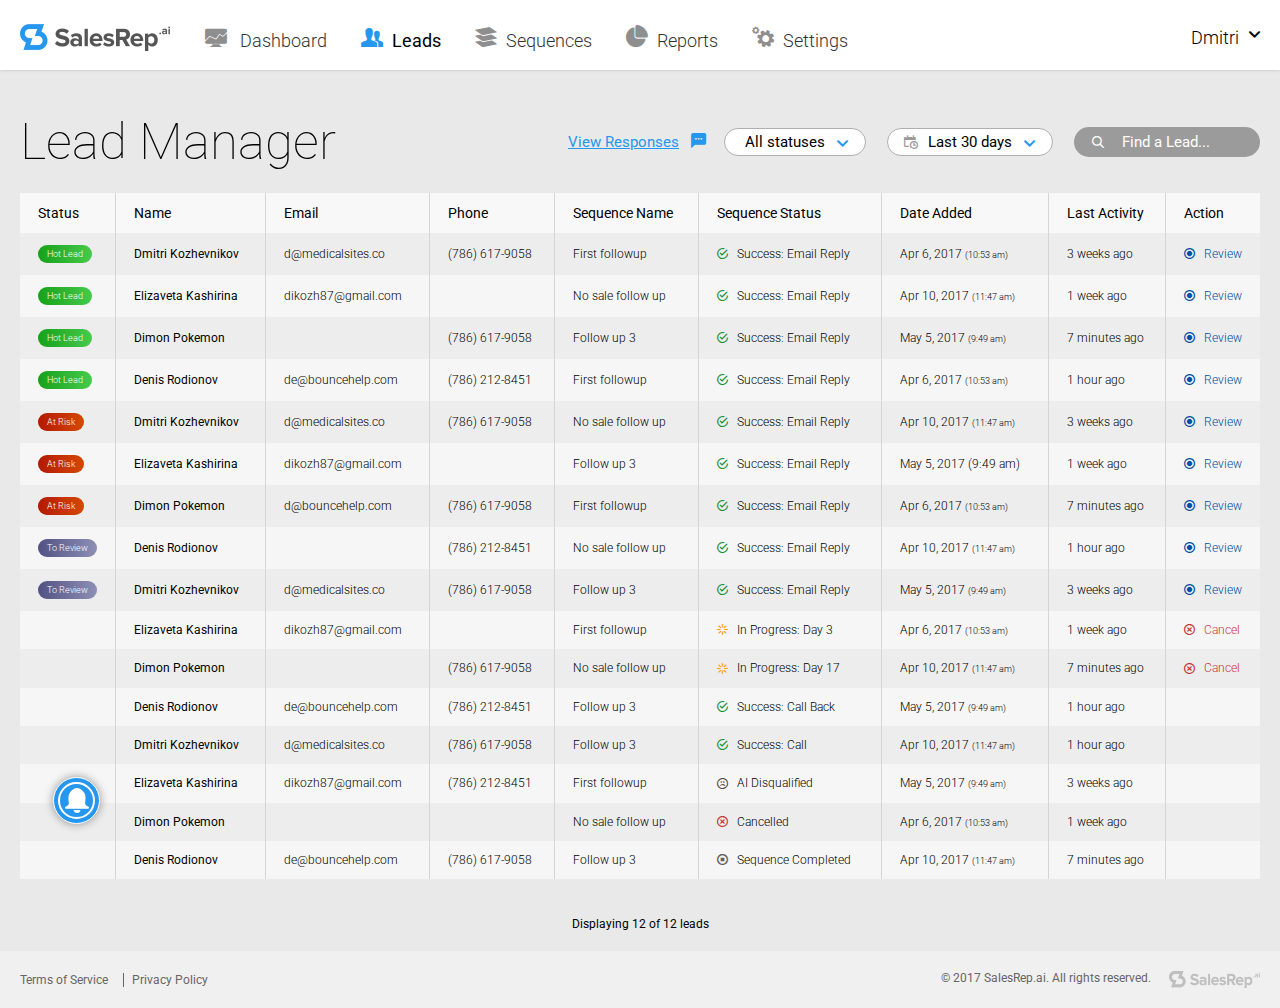
==== commit 1fd9137e: "se-create" ====
--- a/lead-manager-popup-Call back.html
+++ b/lead-manager-popup-Call back.html
@@ -439,9 +439,9 @@
 						<span class="dialog__day">May 5, 2017</span>
 					</div>
 					<div class="dialog__row">
-						<div class="dialog__symbol">
-							<div class="dialog__icon dialog__icon-call"></div>
-							<span class="dialog__rec"></span>
+						<div class="badge">
+							<div class="badge__icon badge--call"></div>
+							<span class="badge__rec"></span>
 						</div>
 						<div class="dialog__summary">
 							<span>Called: no aswer - Left a Voicemail</span>
@@ -449,8 +449,8 @@
 						</div>
 					</div>
 					<div class="dialog__row dialog--new">
-						<div class="dialog__symbol">
-							<div class="dialog__icon dialog__icon-email"></div>
+						<div class="badge">
+							<div class="badge__icon badge--email"></div>
 						</div>
 						<div class="dialog__summary">
 							<span>Email Sent</span>
@@ -458,8 +458,8 @@
 						</div>
 					</div>
 					<div class="dialog__row dialog--new">
-						<div class="dialog__symbol">
-							<div class="dialog__icon dialog__icon-sms"></div>
+						<div class="badge">
+							<div class="badge__icon badge--sms"></div>
 						</div>
 						<div class="dialog__summary">
 							<span>SMS Sent</span>
@@ -467,8 +467,8 @@
 						</div>
 					</div>
 					<div class="dialog__row">
-						<div class="dialog__symbol">
-							<div class="dialog__icon dialog__icon-call"></div>
+						<div class="badge">
+							<div class="badge__icon badge--call"></div>
 						</div>
 						<div class="dialog__summary">
 							<span>Called: no aswer </span>
@@ -480,9 +480,9 @@
 						<span class="dialog__day">May 6, 2017</span>
 					</div>
 					<div class="dialog__row">
-						<div class="dialog__symbol">
-							<div class="dialog__icon dialog__icon-call"></div>
-							<span class="dialog__rec"></span>
+						<div class="badge">
+							<div class="badge__icon badge--call"></div>
+							<span class="badge__rec"></span>
 						</div>
 						<div class="dialog__summary">
 							<span>Called: no aswer - Left a Voicemail</span>
@@ -490,8 +490,8 @@
 						</div>
 					</div>
 					<div class="dialog__row dialog--new">
-						<div class="dialog__symbol">
-							<div class="dialog__icon dialog__icon-email"></div>
+						<div class="badge">
+							<div class="badge__icon badge--email"></div>
 						</div>
 						<div class="dialog__summary">
 							<span>Email Sent</span>
@@ -499,8 +499,8 @@
 						</div>
 					</div>
 					<div class="dialog__row dialog--answer dialog--info">
-						<div class="dialog__symbol">
-							<div class="dialog__icon dialog__icon-call"></div>
+						<div class="badge">
+							<div class="badge__icon badge--call"></div>
 						</div>
 						<div class="dialog__summary">
 							<span><strong>Customer Called back</strong> - 1 min 23 sec - <a href="#">play</a></span>
--- a/css/main.css
+++ b/css/main.css
@@ -46,6 +46,32 @@
     -webkit-transform: scale(0.9);
             transform: scale(0.9); } }
 
+.rel {
+  position: relative; }
+
+.flexible-row, .header .container, .headline, .headline__title, .footer .container, .modal__footer, .modal__headline, .dialog__summary, .dialog__notification, .day-block__heading, .day-block__summary {
+  display: -webkit-box;
+  display: -ms-flexbox;
+  display: flex;
+  -webkit-box-pack: justify;
+      -ms-flex-pack: justify;
+          justify-content: space-between;
+  -webkit-box-align: center;
+      -ms-flex-align: center;
+          align-items: center;
+  width: 100%;
+  -webkit-box-sizing: border-box;
+          box-sizing: border-box; }
+
+.blue {
+  color: #2597ee; }
+
+
+.clear:after {
+  content: "";
+  display: table;
+  clear: both; }
+
 body {
   margin: 0;
   color: #000;
@@ -61,7 +87,7 @@
 input,
 textarea,
 select {
-  font: 100% Roboto, sans-serif; }
+  font: 15px Roboto, sans-serif; }
 
 form,
 fieldset {
@@ -69,6 +95,20 @@
   padding: 0;
   border-style: none; }
 
+textarea {
+  display: block;
+  width: 100%;
+  max-width: 100%;
+  min-width: 100%;
+  border: 1px solid #bdbdbd;
+  border-radius: 4px;
+  padding: 6px 0 6px 10px;
+  overflow: auto;
+  resize: none;
+  -webkit-box-sizing: border-box;
+          box-sizing: border-box;
+  font-size: 15px; }
+
 table {
   border-collapse: collapse;
   border-spacing: 0; }
@@ -82,10 +122,10 @@
   src: url("../fonts/icons.eot?#iefix") format("eot"), url("../fonts/icons.woff") format("woff"), url("../fonts/icons.ttf") format("truetype"), url("../fonts/icons.svg#icons") format("svg"); }
 
 [class^="icon-"],
-[class*=" icon-"], .select-field__opener, .headline-search, .help span, .dialog__icon, .dialog__rec {
+[class*=" icon-"], .select-field__opener, .headline-search, .help span, .badge__icon, .badge__rec {
   line-height: 1; }
   [class^="icon-"]:before,
-  [class*=" icon-"]:before, .select-field__opener:before, .headline-search:before, .help span:before, .dialog__icon:before, .dialog__rec:before {
+  [class*=" icon-"]:before, .select-field__opener:before, .headline-search:before, .help span:before, .badge__icon:before, .badge__rec:before {
     font-family: "icons";
     -webkit-font-smoothing: antialiased;
     -moz-osx-font-smoothing: grayscale;
@@ -100,71 +140,86 @@
   src: url("../fonts/icons.eot");
   src: url("../fonts/icons.eot?#iefix") format("eot"), url("../fonts/icons.woff") format("woff"), url("../fonts/icons.ttf") format("truetype"), url("../fonts/icons.svg#icons") format("svg"); }
 
+.icon-add:before, .badge--add:before {
+  content: '\E001'; }
+
 .icon-arrow-drop:before, .select-field__opener:before {
-  content: '\E001'; }
+  content: '\E002'; }
 
 .icon-calendar:before {
-  content: '\E002'; }
+  content: '\E003'; }
 
 .icon-call:before, .help span:before {
-  content: '\E003'; }
+  content: '\E004'; }
 
 .icon-close:before {
-  content: '\E004'; }
+  content: '\E005'; }
 
 .icon-complete:before {
-  content: '\E005'; }
+  content: '\E006'; }
+
+.icon-copy:before {
+  content: '\E007'; }
 
 .icon-dashboard:before {
-  content: '\E006'; }
-
-.icon-envelope:before, .dialog__icon-email:before {
-  content: '\E007'; }
+  content: '\E008'; }
+
+.icon-envelope:before, .badge--email:before {
+  content: '\E009'; }
 
 .icon-fail:before {
-  content: '\E008'; }
+  content: '\E00A'; }
 
 .icon-in-progress:before {
-  content: '\E009'; }
+  content: '\E00B'; }
 
 .icon-leads:before {
-  content: '\E00A'; }
-
-.icon-phone:before, .dialog__icon-call:before {
-  content: '\E00B'; }
-
-.icon-record:before, .dialog__rec:before {
   content: '\E00C'; }
 
+.icon-minus:before {
+  content: '\E00D'; }
+
+.icon-move:before {
+  content: '\E00E'; }
+
+.icon-open-email:before {
+  content: '\E00F'; }
+
+.icon-phone:before, .badge--call:before {
+  content: '\E010'; }
+
+.icon-record:before, .badge__rec:before {
+  content: '\E011'; }
+
 .icon-reports:before {
-  content: '\E00D'; }
+  content: '\E012'; }
 
 .icon-responses:before {
-  content: '\E00E'; }
+  content: '\E013'; }
 
 .icon-review:before {
-  content: '\E00F'; }
+  content: '\E014'; }
 
 .icon-sad:before {
-  content: '\E010'; }
+  content: '\E015'; }
 
 .icon-search:before, .headline-search:before {
-  content: '\E011'; }
+  content: '\E016'; }
 
 .icon-sequences:before {
-  content: '\E012'; }
+  content: '\E017'; }
 
 .icon-settings:before {
-  content: '\E013'; }
-
-.icon-sms:before, .dialog__icon-sms:before {
-  content: '\E014'; }
+  content: '\E018'; }
+
+.icon-sms:before, .badge--sms:before {
+  content: '\E019'; }
 
 .icon-success:before {
-  content: '\E015'; }
-
-.rel {
-  position: relative; }
+  content: '\E01A'; }
+
+.icon-trash:before {
+  content: '\E01B'; }
 
 html {
   height: 100%; }
@@ -173,8 +228,11 @@
   display: -webkit-box;
   display: -ms-flexbox;
   display: flex;
-  min-height: 100%;
-  width: 100%; }
+  height: 100%;
+  width: 100%;
+  -webkit-box-align: stretch;
+      -ms-flex-align: stretch;
+          align-items: stretch; }
 
 .page {
   display: -webkit-box;
@@ -197,14 +255,27 @@
   -webkit-box-flex: 1;
       -ms-flex: 1 0 auto;
           flex: 1 0 auto;
-  padding: 20px 0; }
+  padding-top: 20px;
+  display: -webkit-box;
+  display: -ms-flexbox;
+  display: flex;
+  -webkit-box-orient: vertical;
+  -webkit-box-direction: normal;
+      -ms-flex-direction: column;
+          flex-direction: column;
+  -webkit-box-align: stretch;
+      -ms-flex-align: stretch;
+          align-items: stretch; }
+  .main > .container {
+    padding-bottom: 20px; }
 
 .container {
   margin: 0 auto;
   max-width: 1366px;
   padding: 0 20px;
   -webkit-box-sizing: border-box;
-          box-sizing: border-box; }
+          box-sizing: border-box;
+  width: 100%; }
 
 .header {
   background: #fff;
@@ -212,17 +283,6 @@
           box-shadow: 0 0 3px rgba(0, 0, 0, 0.2);
   padding: 24px 0 19px;
   position: relative; }
-  .header .container {
-    display: -webkit-box;
-    display: -ms-flexbox;
-    display: flex;
-    width: 100%;
-    -webkit-box-pack: justify;
-        -ms-flex-pack: justify;
-            justify-content: space-between;
-    -webkit-box-align: center;
-        -ms-flex-align: center;
-            align-items: center; }
 
 @media (max-width: 1023px) {
   .logo {
@@ -392,44 +452,27 @@
       margin-bottom: 0; }
 
 .headline {
-  padding: 22px 0;
-  display: -webkit-box;
-  display: -ms-flexbox;
-  display: flex;
-  -webkit-box-pack: justify;
-      -ms-flex-pack: justify;
-          justify-content: space-between;
-  -webkit-box-align: center;
-      -ms-flex-align: center;
-          align-items: center; }
+  margin: 22px 0; }
   @media (max-width: 1219px) {
     .headline {
       display: block; } }
-  .headline__title {
-    display: -webkit-box;
-    display: -ms-flexbox;
-    display: flex;
-    -webkit-box-pack: justify;
-        -ms-flex-pack: justify;
-            justify-content: space-between;
-    -webkit-box-align: center;
-        -ms-flex-align: center;
-            align-items: center; }
-    @media (max-width: 1219px) {
-      .headline__title {
-        margin-bottom: 20px; } }
-    @media (max-width: 767px) {
-      .headline__title {
-        display: block; } }
+  @media (max-width: 1219px) {
+    .headline__title {
+      margin-bottom: 20px; } }
+  @media (max-width: 767px) {
+    .headline__title {
+      display: block; } }
+  .headline--simple {
+    -webkit-box-pack: start;
+        -ms-flex-pack: start;
+            justify-content: flex-start; }
   .headline h1 {
-    margin: 0 60px 0 0;
+    margin: 0 38px 0 0;
     font-size: 51px;
     font-weight: 100; }
-    @media (max-width: 1219px) {
-      .headline h1 {
-        margin: 0; } }
     @media (max-width: 767px) {
       .headline h1 {
+        margin-right: 0;
         margin-bottom: 20px;
         font-size: 40px; } }
   .headline .view-link {
@@ -456,10 +499,18 @@
         display: flex;
         -webkit-box-pack: justify;
             -ms-flex-pack: justify;
-                justify-content: space-between; } }
+                justify-content: space-between;
+        -webkit-box-align: center;
+            -ms-flex-align: center;
+                align-items: center;
+        width: 100%; } }
     @media (max-width: 767px) {
       .headline form {
         display: block; } }
+  .headline__btns .btn {
+    margin-left: 6px; }
+    .headline__btns .btn:first-child {
+      margin-left: 0; }
 
 .select-field {
   margin-left: 18px;
@@ -582,20 +633,9 @@
   padding: 20px 0;
   color: #666;
   font-size: 12px; }
-  .footer .container {
-    display: -webkit-box;
-    display: -ms-flexbox;
-    display: flex;
-    -webkit-box-align: center;
-        -ms-flex-align: center;
-            align-items: center;
-    -webkit-box-pack: justify;
-        -ms-flex-pack: justify;
-            justify-content: space-between;
-    width: 100%; }
-    @media (max-width: 767px) {
-      .footer .container {
-        display: block; } }
+  @media (max-width: 767px) {
+    .footer .container {
+      display: block; } }
   .footer__nav {
     list-style: none;
     padding: 0;
@@ -660,50 +700,97 @@
     -webkit-animation: help 3s infinite;
             animation: help 3s infinite; }
 
-.tooltip {
-  position: absolute;
-  bottom: 100%;
-  right: -30px;
-  width: 194px;
-  z-index: 50;
+.badge {
+  position: relative;
+  display: inline-block; }
+  .badge__icon {
+    border-radius: 50%;
+    color: #fff;
+    text-align: center;
+    line-height: 25px;
+    width: 26px;
+    height: 26px;
+    display: block; }
+  .badge--call {
+    background: #0e9133; }
+  .badge--email {
+    background: #2597ee; }
+  .badge--sms {
+    background: #e7682a; }
+  .badge--add {
+    background: #000;
+    vertical-align: middle; }
+  .badge__rec {
+    position: absolute;
+    top: -5px;
+    right: -5px;
+    font-size: 11px;
+    line-height: 6px;
+    color: #ff4800;
+    padding: 1px;
+    background: #fff;
+    border-radius: 2px; }
+
+.btn {
+  display: inline-block;
   border-radius: 4px;
-  -webkit-box-shadow: 0 0 3px rgba(0, 0, 0, 0.2);
-          box-shadow: 0 0 3px rgba(0, 0, 0, 0.2);
-  font-weight: 300;
-  color: #333;
-  font-size: 12px;
-  display: none;
-  -webkit-animation: 0.1s ease-out dropTooltip;
-          animation: 0.1s ease-out dropTooltip; }
-  .tooltip:after, .tooltip:before {
-    content: '';
-    position: absolute;
-    top: 100%;
-    left: 50%;
-    width: 12px;
-    height: 12px;
-    -webkit-transform: rotate(45deg);
-            transform: rotate(45deg);
-    background: #fff;
-    margin: -6px 0 0 -6px; }
-  .tooltip:before {
-    -webkit-box-shadow: 0 0 3px rgba(0, 0, 0, 0.2);
-            box-shadow: 0 0 3px rgba(0, 0, 0, 0.2); }
-  .tooltip__content {
-    background: #fff;
-    border-radius: 4px;
-    padding: 20px;
-    position: relative; }
-  .tooltip h3 {
-    font-size: 15px;
-    margin: 0 0 0.5em;
-    font-weight: 300; }
-  .tooltip p {
-    margin: 0 0 0.5em; }
-  .tooltip__frame {
-    position: relative; }
-    .tooltip__frame:hover .tooltip {
-      display: block; }
+  font-weight: normal;
+  color: #fff;
+  height: 31px;
+  border: none;
+  line-height: 27px;
+  padding: 2px 19px;
+  cursor: pointer; }
+  .btn--blue {
+    background: #2597ee; }
+    .btn--blue:hover {
+      background: #54aef2; }
+  .btn--orange {
+    background: #e7682a; }
+    .btn--orange:hover {
+      background: #ec8858; }
+  .btn--grey {
+    background: #8e8e8e; }
+    .btn--grey:hover {
+      background: #a8a8a8; }
+  .btn--naked {
+    background: none;
+    text-decoration: underline;
+    color: #707070; }
+    .btn--naked:hover {
+      color: #000; }
+  .btn--big {
+    height: 34px;
+    font-size: 15px; }
+  .btn [class^="icon-"],
+  .btn [class*=" icon-"] {
+    margin-right: 5px;
+    display: inline-block;
+    vertical-align: baseline;
+    line-height: 1; }
+  .btn:disabled {
+    opacity: 0.2;
+    pointer-events: none;
+    cursor: default; }
+
+.label {
+  display: inline-block;
+  padding: 0 9px;
+  color: #fff;
+  border-radius: 9px;
+  font-size: 9px;
+  line-height: 18px;
+  white-space: nowrap;
+  font-weight: 300; }
+  .label--green {
+    background: -webkit-gradient(linear, left top, right top, from(#17a11a), to(#46ca4b));
+    background: linear-gradient(to right, #17a11a 0%, #46ca4b 100%); }
+  .label--red {
+    background: -webkit-gradient(linear, left top, right top, from(#b31900), to(#d54800));
+    background: linear-gradient(to right, #b31900 0%, #d54800 100%); }
+  .label--violet {
+    background: -webkit-gradient(linear, left top, right top, from(#515282), to(#8e8fb6));
+    background: linear-gradient(to right, #515282 0%, #8e8fb6 100%); }
 
 .modal {
   position: fixed;
@@ -809,19 +896,7 @@
     background: #d3d3d3;
     border-top: 1px solid #b4b4b4;
     border-radius: 0 0 4px 4px;
-    display: -webkit-box;
-    display: -ms-flexbox;
-    display: flex;
-    -webkit-box-sizing: border-box;
-            box-sizing: border-box;
-    -webkit-box-pack: justify;
-        -ms-flex-pack: justify;
-            justify-content: space-between;
-    -webkit-box-align: center;
-        -ms-flex-align: center;
-            align-items: center;
-    width: 100%;
-    padding: 20px 50px;
+    padding: 28px 50px;
     font-size: 26px; }
     @media (max-width: 767px) {
       .modal__footer {
@@ -859,14 +934,7 @@
             flex-direction: column; }
   .modal__headline {
     border-bottom: 1px solid #a3a3a3;
-    padding-bottom: 18px;
-    display: -webkit-box;
-    display: -ms-flexbox;
-    display: flex;
-    width: 100%;
-    -webkit-box-pack: justify;
-        -ms-flex-pack: justify;
-            justify-content: space-between; }
+    padding-bottom: 18px; }
     .modal__headline h3 {
       margin: 0;
       text-transform: uppercase;
@@ -883,19 +951,54 @@
       font-size: 9px; }
   .modal__content {
     overflow-y: auto;
-    overflow-x: hidden; }
-
-*::-webkit-scrollbar {
-  width: 8px; }
-
-*::-webkit-scrollbar-thumb {
+    overflow-x: hidden;
+    padding-right: 10px; }
+
+.tooltip {
+  position: absolute;
+  bottom: 100%;
+  right: -30px;
+  width: 194px;
+  z-index: 50;
   border-radius: 4px;
-  width: 8px;
-  background-color: #666; }
-
-/*
-width: 8px;
-background-color: #666;*/
+  -webkit-box-shadow: 0 0 3px rgba(0, 0, 0, 0.2);
+          box-shadow: 0 0 3px rgba(0, 0, 0, 0.2);
+  font-weight: 300;
+  color: #333;
+  font-size: 12px;
+  display: none;
+  -webkit-animation: 0.1s ease-out dropTooltip;
+          animation: 0.1s ease-out dropTooltip; }
+  .tooltip:after, .tooltip:before {
+    content: '';
+    position: absolute;
+    top: 100%;
+    left: 50%;
+    width: 12px;
+    height: 12px;
+    -webkit-transform: rotate(45deg);
+            transform: rotate(45deg);
+    background: #fff;
+    margin: -6px 0 0 -6px; }
+  .tooltip:before {
+    -webkit-box-shadow: 0 0 3px rgba(0, 0, 0, 0.2);
+            box-shadow: 0 0 3px rgba(0, 0, 0, 0.2); }
+  .tooltip__content {
+    background: #fff;
+    border-radius: 4px;
+    padding: 20px;
+    position: relative; }
+  .tooltip h3 {
+    font-size: 15px;
+    margin: 0 0 0.5em;
+    font-weight: 300; }
+  .tooltip p {
+    margin: 0 0 0.5em; }
+  .tooltip__frame {
+    position: relative; }
+    .tooltip__frame:hover .tooltip {
+      display: block; }
+
 .lead-table {
   width: 100%;
   background: #ededed; }
@@ -920,23 +1023,6 @@
     background: #f6f6f6; }
   .lead-table tr:hover td {
     background: #f0f7fd; }
-  .lead-table .label {
-    display: inline-block;
-    padding: 0 9px;
-    color: #fff;
-    border-radius: 9px;
-    font-size: 9px;
-    line-height: 18px;
-    white-space: nowrap; }
-    .lead-table .label--green {
-      background: -webkit-gradient(linear, left top, right top, from(#17a11a), to(#46ca4b));
-      background: linear-gradient(to right, #17a11a 0%, #46ca4b 100%); }
-    .lead-table .label--red {
-      background: -webkit-gradient(linear, left top, right top, from(#b31900), to(#d54800));
-      background: linear-gradient(to right, #b31900 0%, #d54800 100%); }
-    .lead-table .label--violet {
-      background: -webkit-gradient(linear, left top, right top, from(#515282), to(#8e8fb6));
-      background: linear-gradient(to right, #515282 0%, #8e8fb6 100%); }
   .lead-table .time {
     font-size: 9px; }
   .lead-table .review {
@@ -991,62 +1077,29 @@
     display: -ms-flexbox;
     display: flex;
     width: 70%;
-    margin: 7px 0;
-    -webkit-box-align: center;
-        -ms-flex-align: center;
-            align-items: center;
+    margin: 2px 0;
+    -webkit-box-align: start;
+        -ms-flex-align: start;
+            align-items: flex-start;
     -webkit-box-pack: justify;
         -ms-flex-pack: justify;
             justify-content: space-between; }
-  .dialog__symbol {
+    .dialog__row:hover .dialog__summary {
+      background: #fff; }
+  .dialog .badge {
     display: block;
-    margin-right: 10px;
-    position: relative; }
-  .dialog__icon {
-    border-radius: 50%;
-    color: #fff;
-    text-align: center;
-    line-height: 25px;
-    width: 26px;
-    height: 26px;
-    display: block; }
-  .dialog__icon-call {
-    background: #0e9133; }
-  .dialog__icon-email {
-    background: #2597ee; }
-  .dialog__icon-sms {
-    background: #e7682a; }
-  .dialog__rec {
-    position: absolute;
-    top: -5px;
-    right: -5px;
-    font-size: 11px;
-    line-height: 7px;
-    color: #ff4800;
-    padding: 1px;
-    background: #fff;
-    border-radius: 2px; }
+    margin-right: 10px; }
   .dialog__summary {
     padding: 5px 13px;
-    display: -webkit-box;
-    display: -ms-flexbox;
-    display: flex;
-    -webkit-box-pack: justify;
-        -ms-flex-pack: justify;
-            justify-content: space-between;
-    -webkit-box-align: center;
-        -ms-flex-align: center;
-            align-items: center;
-    width: 100%;
     font-size: 13px;
-    font-weight: 300; }
+    font-weight: 300;
+    border-radius: 4px; }
     .dialog__summary a {
       text-decoration: none; }
       .dialog__summary a:hover {
         text-decoration: underline; }
   .dialog--new .dialog__summary {
-    background: #f6f6f6;
-    border-radius: 4px; }
+    background: #f6f6f6; }
   .dialog--answer {
     -webkit-box-orient: horizontal;
     -webkit-box-direction: reverse;
@@ -1054,64 +1107,367 @@
             flex-direction: row-reverse;
     -ms-flex-item-align: end;
         align-self: flex-end; }
-    .dialog--answer .dialog__symbol {
+    .dialog--answer .badge {
       margin-right: 0;
       margin-left: 10px; }
-  .dialog--info {
-    margin: 44px 0;
+  .dialog--message, .dialog--info {
+    margin: 40px 0;
     width: 75%; }
-    .dialog--info .dialog__summary {
+    .dialog--message .dialog__summary, .dialog--info .dialog__summary {
       background: #effafe;
       border-radius: 4px;
       padding-top: 18px;
       padding-bottom: 18px; }
-
-.details {
-  background: #f6f6f6;
-  position: relative; }
-  .details__wrap {
+  .dialog--message .dialog__summary {
+    display: block;
+    padding-left: 0;
+    padding-right: 0; }
+  .dialog--message .dialog__message-title {
+    position: relative;
+    border-bottom: 1px solid #d7e1e4;
+    padding: 0 16px 16px; }
+  .dialog--message .dialog__message-heading {
+    margin-bottom: 3px; }
+    .dialog--message .dialog__message-heading .icon-open-email {
+      margin-left: 3px;
+      color: #004eff; }
+  .dialog--message .dialog__message-body {
+    padding: 16px 16px 0; }
+  .dialog__notification {
+    background: #d3d3d3;
+    margin: 20px 0;
+    border-radius: 4px;
+    padding: 5px 14px 5px 10px; }
+  .dialog__notification-text {
+    font-weight: 300;
+    margin-right: 10px;
+    -webkit-box-flex: 1;
+        -ms-flex: 1;
+            flex: 1; }
+  .dialog__attention-icon {
+    display: inline-block;
+    border-radius: 50%;
+    color: #d3d3d3;
+    background: #7f7f7f;
+    width: 12px;
+    text-align: center;
+    height: 12px;
+    font-weight: bold;
+    margin-right: 18px;
+    vertical-align: middle;
+    font-size: 9px; }
+  .dialog__notification-number {
+    display: inline-block;
+    margin-left: 6px;
+    font-weight: bold;
+    background: #bdbdbd;
+    line-height: 18px;
+    border-radius: 9px;
+    font-size: 9px;
+    vertical-align: middle;
+    padding: 0 8px; }
+  .dialog__buttons {
     display: -webkit-box;
     display: -ms-flexbox;
     display: flex;
-    padding: 26px 50px;
+    -webkit-box-align: center;
+        -ms-flex-align: center;
+            align-items: center;
+    margin-bottom: 32px; }
+    .dialog__buttons .btn {
+      margin-right: 4px; }
+  .dialog__buttons-label {
+    font-weight: bold;
+    margin: 0 12px 0 0; }
+  .dialog--textfield {
+    width: 100%; }
+    .dialog--textfield .dialog__summary {
+      background: #f6f6f6;
+      padding: 12px;
+      position: relative;
+      display: block; }
+    .dialog--textfield label {
+      display: block;
+      margin: 0 15px 5px 0;
+      font-size: 15px; }
+    .dialog--textfield textarea {
+      margin-bottom: 10px;
+      min-height: 90px; }
+  .dialog__field-close {
+    position: absolute;
+    top: 15px;
+    right: 15px;
+    color: #acacac;
+    font-size: 9px; }
+  .dialog--replied .dialog__summary {
+    -webkit-box-shadow: 0 0 2px #2597ee;
+            box-shadow: 0 0 2px #2597ee;
+    background: #fff;
+    color: #000; }
+  .dialog--replied .dialog__day {
+    color: #000; }
+
+.sequences {
+  display: -webkit-box;
+  display: -ms-flexbox;
+  display: flex;
+  -ms-flex-wrap: wrap;
+      flex-wrap: wrap;
+  width: 100%;
+  margin: 0 -10px;
+  -webkit-box-align: stretch;
+      -ms-flex-align: stretch;
+          align-items: stretch; }
+  .sequences__col {
+    -webkit-box-flex: 1;
+        -ms-flex: auto;
+            flex: auto;
+    width: 25%;
+    max-width: 25%;
+    padding: 10px;
     -webkit-box-sizing: border-box;
-            box-sizing: border-box;
+            box-sizing: border-box; }
+    @media (max-width: 1219px) {
+      .sequences__col {
+        width: 50%;
+        max-width: 50%; } }
+    @media (max-width: 767px) {
+      .sequences__col {
+        width: 100%;
+        max-width: 100%; } }
+  .sequences__item {
+    border-radius: 4px;
+    background: #fff;
+    height: 100%; }
+  .sequences__header {
+    padding: 15px; }
+    .sequences__header h2 {
+      margin: 0;
+      font-weight: bold;
+      font-size: 18px; }
+    .sequences__header .icon-sequences {
+      color: #2597ee;
+      margin-right: 8px;
+      vertical-align: middle;
+      display: inline-block; }
+  .sequences__summary {
+    background: #f4f4f4;
+    padding: 15px 10px 15px 0;
     width: 100%;
-    -webkit-box-pack: justify;
-        -ms-flex-pack: justify;
-            justify-content: space-between; }
-    @media (max-width: 767px) {
-      .details__wrap {
-        display: block; } }
-  .details__close {
-    position: absolute;
-    top: 18px;
-    right: 14px;
-    color: #c5c5c5;
-    font-size: 8px;
-    text-decoration: none; }
-  .details__col {
-    -webkit-box-flex: 1;
-        -ms-flex: 1;
-            flex: 1;
-    margin-right: 40px; }
-  .details dl {
-    margin: 0;
-    font-size: 13px;
     display: -webkit-box;
     display: -ms-flexbox;
     display: flex;
-    -ms-flex-wrap: wrap;
-        flex-wrap: wrap;
-    -webkit-box-align: start;
-        -ms-flex-align: start;
-            align-items: flex-start; }
-  .details dt {
-    padding-bottom: 8px;
-    width: 40%;
-    font-weight: normal; }
-  .details dd {
+    -webkit-box-sizing: border-box;
+            box-sizing: border-box; }
+    .sequences__summary dl {
+      margin: 0;
+      width: 25%;
+      -webkit-box-sizing: border-box;
+              box-sizing: border-box;
+      padding-left: 18px; }
+    .sequences__summary dt {
+      display: inline-block; }
+    .sequences__summary dd {
+      display: inline-block;
+      margin: 0;
+      font-weight: bold; }
+  .sequences__calendar {
+    padding: 20px 16px 42px; }
+  .sequences__row {
+    margin-bottom: 7px; }
+  .sequences__day {
+    display: inline-block;
+    background: #dedede;
+    text-align: center;
+    border-radius: 4px;
+    margin-right: 16px;
+    width: 74px;
+    -webkit-box-sizing: border-box;
+            box-sizing: border-box;
+    font-weight: bold;
+    font-size: 13px;
+    line-height: 18px;
+    padding: 5px;
+    text-transform: uppercase; }
+  .sequences__icons {
+    position: relative;
+    display: inline-block; }
+    .sequences__icons:before {
+      content: '';
+      display: block;
+      height: 1px;
+      left: 0;
+      right: 0;
+      top: 50%;
+      background: #b2b2b2;
+      position: absolute; }
+    .sequences__icons .badge {
+      display: inline-block;
+      position: relative;
+      margin-left: 11px; }
+      .sequences__icons .badge:first-child {
+        margin-left: 0; }
+
+.create-block {
+  background: #454545;
+  padding: 27px 0;
+  -webkit-box-flex: 1;
+      -ms-flex: 1 0 auto;
+          flex: 1 0 auto; }
+  .create-block__aside {
+    margin-left: -9999px;
+    padding-left: 9975px;
+    background: #fff;
+    border-radius: 4px;
+    width: 270px;
+    margin-right: 33px; }
+    @media (max-width: 767px) {
+      .create-block__aside {
+        width: auto;
+        margin: 0 0 20px;
+        padding: 0; } }
+  .create-block__aside-holder {
+    padding: 35px 28px 35px 0; }
+    @media (max-width: 767px) {
+      .create-block__aside-holder {
+        padding: 20px; } }
+  .create-block__button-main, .create-block__button {
+    border: 1px solid #a0a0a0;
+    border-radius: 4px;
+    margin-bottom: 5px;
+    color: #000;
+    text-decoration: none;
+    display: block;
+    padding: 10px 15px; }
+    .create-block__button-main .badge, .create-block__button .badge {
+      margin-right: 16px; }
+  .create-block__button-main {
+    font-weight: 300;
+    font-size: 15px;
+    padding-top: 13px;
+    padding-bottom: 13px; }
+  .create-block .container {
+    display: -webkit-box;
+    display: -ms-flexbox;
+    display: flex;
+    width: 100%; }
+    @media (max-width: 767px) {
+      .create-block .container {
+        display: block; } }
+  .create-block__main {
+    border-radius: 4px;
+    background: #ddd;
+    padding: 30px 25px;
+    -webkit-box-flex: 1;
+        -ms-flex: 1 0 auto;
+            flex: 1 0 auto; }
+  .create-block__title {
+    margin-bottom: 18px; }
+    .create-block__title h2 {
+      margin: 0;
+      font-size: 30px;
+      font-weight: bold; }
+      .create-block__title h2 span {
+        margin-right: 12px;
+        color: #2597ee;
+        display: inline-block;
+        vertical-align: middle; }
+
+.day-block {
+  margin: 0 -12px 15px;
+  padding: 12px;
+  border: 1px dashed transparent;
+  border-radius: 4px; }
+  .day-block__container {
+    max-width: 452px; }
+  .day-block--drag {
+    background: #e9e9e9;
+    border-color: #ababab; }
+  .day-block__heading {
+    background: #f6f6f6;
+    border: 1px solid #c0c0c0;
+    padding: 12px 15px;
+    margin-bottom: 12px;
+    border-radius: 4px; }
+  .day-block__heading-text {
+    margin-right: 20px; }
+    .day-block__heading-text h3 {
+      margin: 0 17px 0 0;
+      display: inline-block;
+      text-transform: uppercase;
+      font-weight: bold;
+      font-size: 18px; }
+    .day-block__heading-text p {
+      margin: 0;
+      display: inline-block; }
+  .day-block__tools {
+    list-style: none;
+    padding: 0;
     margin: 0;
-    width: 60%;
-    padding-bottom: 8px;
-    padding-top: 2px; }
+    -webkit-box-align: center;
+        -ms-flex-align: center;
+            align-items: center;
+    display: none; }
+    .day-block--drag .day-block__tools {
+      display: -webkit-box;
+      display: -ms-flexbox;
+      display: flex; }
+    .day-block__tools li {
+      margin-left: 8px; }
+      .day-block__tools li:first-child {
+        margin-left: 0; }
+    .day-block__tools a {
+      color: #0d0c0e;
+      text-decoration: none; }
+      .day-block__tools a:hover {
+        color: #2597ee; }
+  .day-block__row {
+    margin: 0 0 5px 25px; }
+    .day-block__row .badge {
+      margin-right: 10px; }
+  .day-block__summary {
+    background: #f6f6f6;
+    border-radius: 4px;
+    border: 1px solid #c0c0c0;
+    padding: 10px 13px; }
+    .day-block--new .day-block__summary {
+      background: #fff;
+      border-color: #a5a5a5; }
+    .day-block--add-row .day-block__summary {
+      background: #eae5f0;
+      border: 1px dashed #b3b3b3;
+      color: #b3b3b3; }
+  .day-block__text {
+    font-size: 13px;
+    font-weight: 300; }
+    .day-block--add-row .day-block__text {
+      font-weight: normal; }
+  .day-block__info {
+    font-weight: bold;
+    font-size: 9px;
+    color: #999; }
+    .day-block__info strong {
+      color: #333; }
+  .day-block__plus {
+    background: #eae5f0;
+    color: #b3b3b3;
+    border: 1px dashed #b3b3b3;
+    border-radius: 50%;
+    margin-right: 10px;
+    width: 24px;
+    height: 22px;
+    text-align: center;
+    display: inline-block;
+    line-height: 21px;
+    font-size: 15px; }
+  .day-block__add {
+    background: #e9e9e9;
+    margin: 0 -12px 15px;
+    padding: 20px 28px;
+    border: 1px dashed #ababab;
+    border-radius: 4px;
+    color: #acacac;
+    font-size: 18px; }
+    .day-block__add strong {
+      font-weight: normal;
+      color: #8e8e8e; }
